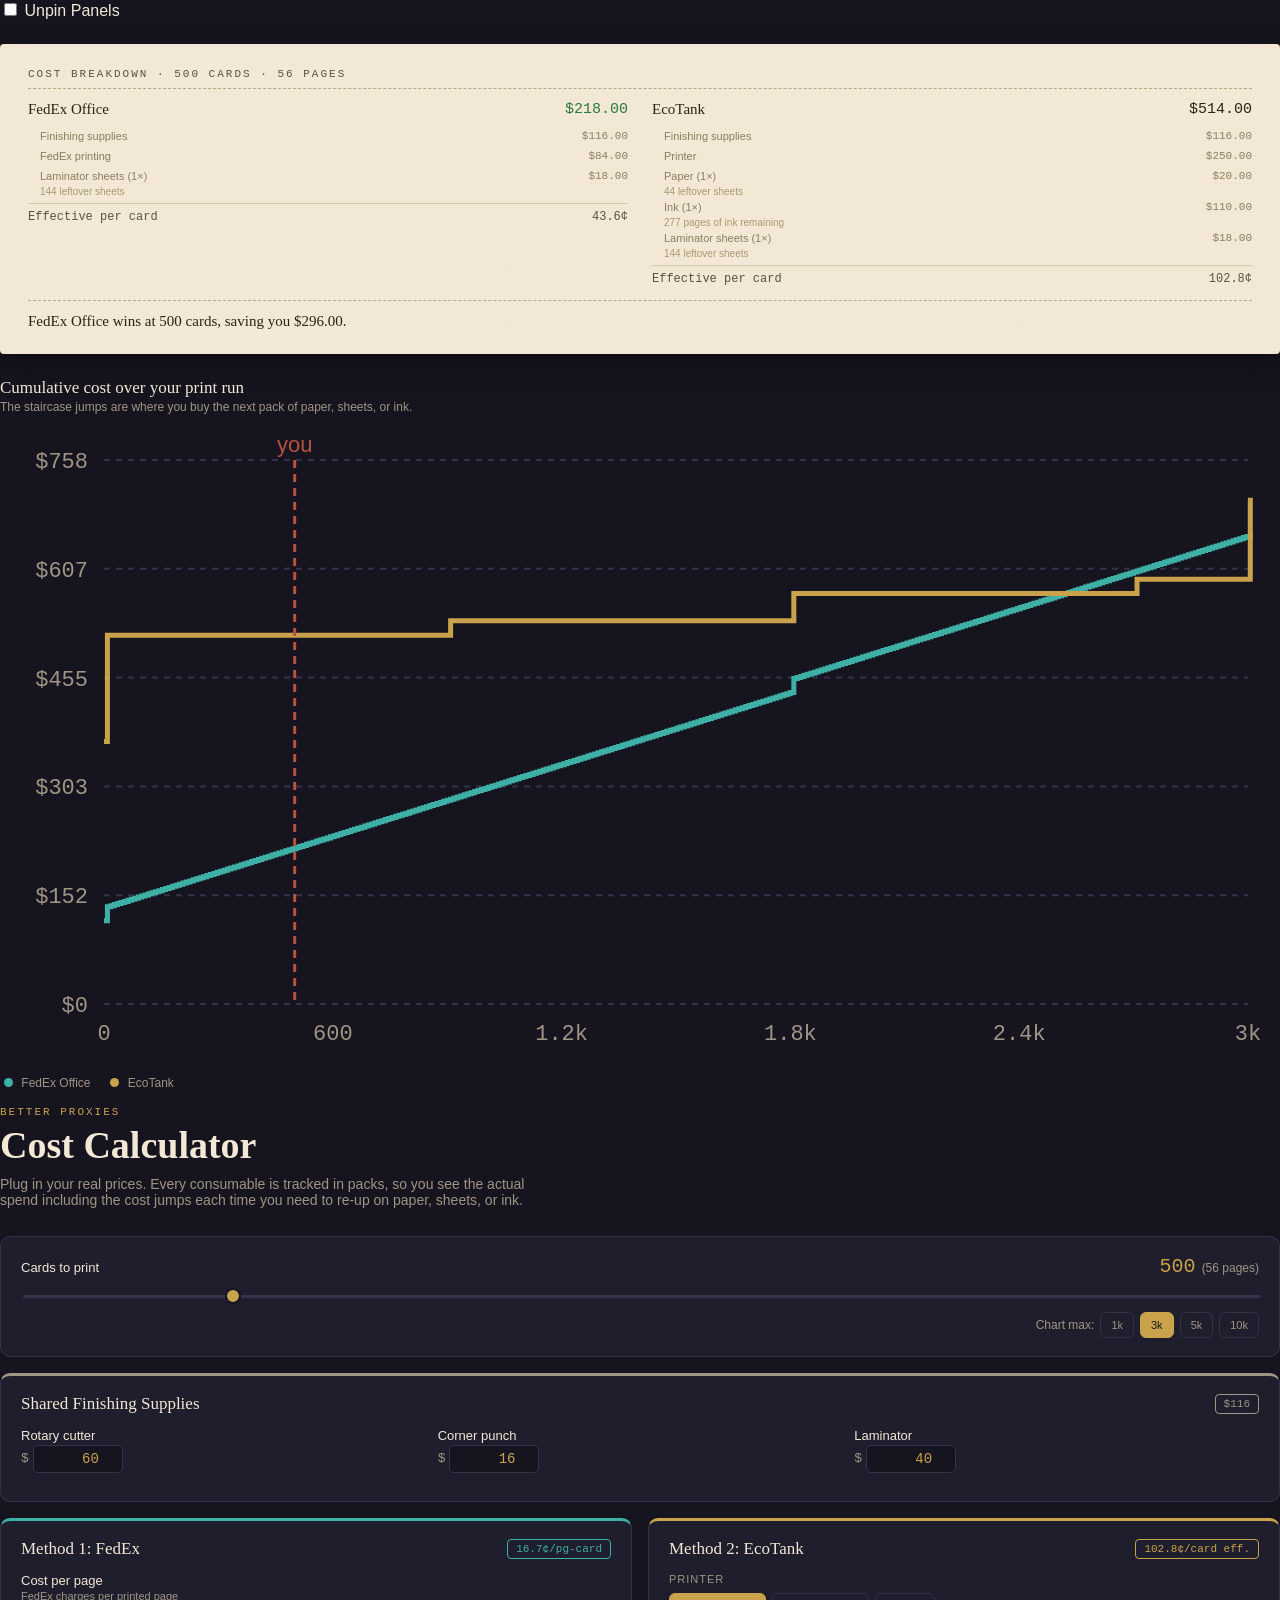
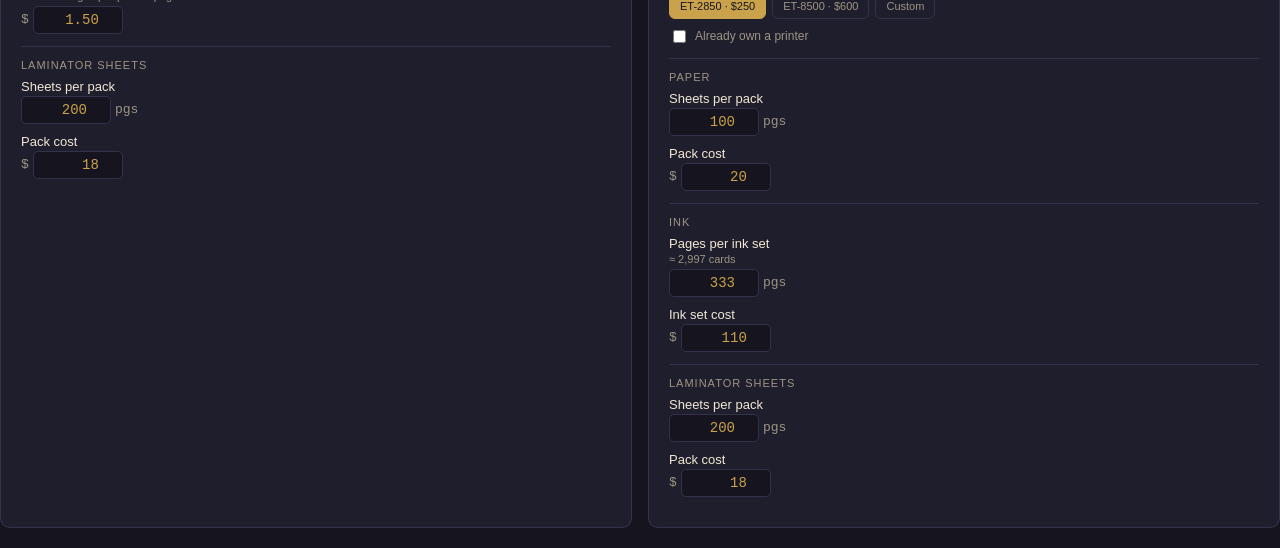
==== calculator.html @ 5e85aad8 "Updated Behavior of calc split panels and interactivity on chart" ====
<!DOCTYPE html>
<html lang="en">
<head>
<meta charset="UTF-8" />
<meta name="viewport" content="width=device-width, initial-scale=1.0" />
<title>Cost Calculator — Better Proxies</title>
<meta name="description" content="Compare the real cost of FedEx Office vs EcoTank home printing for MTG proxies, including paper, ink, and laminator sheet consumables." />
<link rel="stylesheet" href="styles/calculator.css" />
</head>
<body>

<div class="layout pinned" id="layout">

  <!-- ======== RESULTS (pinnable) ======== -->
  <div class="results-pane" id="resultsPane">
    <div class="results-inner">

      <!-- Pin toggle -->
      <div class="pin-row">
        <label class="toggle-switch" id="pinToggle">
          <input type="checkbox" id="pinCheckbox" />
          <span class="track"><span class="thumb"></span></span>
          <span class="toggle-label">Unpin Panels</span>
        </label>
      </div>

      <!-- Receipt -->
      <section class="receipt">
        <div class="receipt-head" id="receiptHead">Cost Breakdown · 500 cards · 56 pages</div>
        <div class="receipt-cols">
          <div class="receipt-col">
            <div class="receipt-title">
              <span>FedEx Office</span>
              <span id="fedexTotal" class="mono">$0.00</span>
            </div>
            <div id="fedexLines"></div>
            <div class="receipt-footline">
              <span>Effective per card</span>
              <span id="fedexEffective" class="mono">0.0¢</span>
            </div>
          </div>
          <div class="receipt-col">
            <div class="receipt-title">
              <span>EcoTank</span>
              <span id="ecoTotal" class="mono">$0.00</span>
            </div>
            <div id="ecoLines"></div>
            <div class="receipt-footline">
              <span>Effective per card</span>
              <span id="ecoEffective" class="mono">0.0¢</span>
            </div>
          </div>
        </div>
        <div class="receipt-verdict" id="verdict"></div>
      </section>

      <!-- Chart -->
      <section class="chart-section">
        <div class="chart-header">
          <div>
            <div class="panel-title serif">Cumulative cost over your print run</div>
            <p class="sans dim small chart-sub">The staircase jumps are where you buy the next pack of paper, sheets, or ink.</p>
          </div>
        </div>
        <div class="chart-wrap" id="chartWrap">
          <div class="chart-container" id="chartContainer"></div>
          <div class="hover-line" id="hoverLine"></div>
          <div class="hover-tooltip" id="hoverTooltip"></div>
        </div>
        <div class="legend">
          <span><i class="dot dot-teal"></i> FedEx Office</span>
          <span><i class="dot dot-gold"></i> EcoTank</span>
        </div>
      </section>

    </div>
  </div>

  <!-- ======== INPUTS (scrollable) ======== -->
  <div class="inputs-pane" id="inputsPane">
    <div class="inputs-inner">

      <!-- Header -->
      <header class="header">
        <div class="eyebrow">Better Proxies</div>
        <h1>Cost Calculator</h1>
        <p class="lede">
          Plug in your real prices. Every consumable is tracked in packs, so you see the actual
          spend including the cost jumps each time you need to re-up on paper, sheets, or ink.
        </p>
      </header>

      <!-- Card count -->
      <section class="panel">
        <div class="row-between">
          <label for="cardCount" class="label">Cards to print</label>
          <div class="value-group">
            <span id="cardCountValue" class="mono value-gold value-lg">500</span>
            <span id="pageCountValue" class="sans dim small">(56 pages)</span>
          </div>
        </div>
        <input type="range" id="cardCount" class="slider" min="9" max="3000" step="9" value="500" />
        <div class="chart-max-row">
          <span class="sans dim small">Chart max:</span>
          <button class="pill" data-maxcards="1000">1k</button>
          <button class="pill" data-maxcards="3000">3k</button>
          <button class="pill" data-maxcards="5000">5k</button>
          <button class="pill" data-maxcards="10000">10k</button>
        </div>
      </section>

      <!-- Shared tools -->
      <section class="panel accent-neutral">
        <div class="panel-head">
          <div class="panel-title">Shared Finishing Supplies</div>
          <div id="sharedToolsBadge" class="badge">$116</div>
        </div>
        <div class="field-grid-3">
          <div class="field">
            <label for="cutterCost">Rotary cutter</label>
            <div class="input-with-prefix"><span>$</span><input type="number" id="cutterCost" min="0" step="1" value="60" /></div>
          </div>
          <div class="field">
            <label for="punchCost">Corner punch</label>
            <div class="input-with-prefix"><span>$</span><input type="number" id="punchCost" min="0" step="1" value="16" /></div>
          </div>
          <div class="field">
            <label for="laminatorCost">Laminator</label>
            <div class="input-with-prefix"><span>$</span><input type="number" id="laminatorCost" min="0" step="1" value="40" /></div>
          </div>
        </div>
      </section>

      <!-- Methods -->
      <div class="two-col">
        <!-- FedEx -->
        <section class="panel accent-teal">
          <div class="panel-head">
            <div class="panel-title">Method 1: FedEx</div>
            <div id="fedexBadge" class="badge badge-teal">16.7¢/card</div>
          </div>
          <div class="field">
            <label for="fedexPageCost">Cost per page</label>
            <span class="field-sub">FedEx charges per printed page</span>
            <div class="input-with-prefix"><span>$</span><input type="number" id="fedexPageCost" min="0.1" step="0.05" value="1.50" /></div>
          </div>
          <div class="subsection">
            <div class="subsection-title">Laminator Sheets</div>
            <div class="field">
              <label for="fLamPackSize">Sheets per pack</label>
              <div class="input-with-suffix"><input type="number" id="fLamPackSize" min="1" step="1" value="200" /><span>pgs</span></div>
            </div>
            <div class="field">
              <label for="fLamPackCost">Pack cost</label>
              <div class="input-with-prefix"><span>$</span><input type="number" id="fLamPackCost" min="0" step="0.5" value="18" /></div>
            </div>
          </div>
        </section>

        <!-- EcoTank -->
        <section class="panel accent-gold">
          <div class="panel-head">
            <div class="panel-title">Method 2: EcoTank</div>
            <div id="ecoBadge" class="badge badge-gold">eff. ¢/card</div>
          </div>
          <div class="subsection" style="border-top:none;margin-top:0;padding-top:0;">
            <div class="subsection-title">Printer</div>
            <div class="pill-row">
              <button class="pill printer-pill" data-printer="2850">ET-2850 · $250</button>
              <button class="pill printer-pill" data-printer="8500">ET-8500 · $600</button>
              <button class="pill printer-pill" data-printer="custom">Custom</button>
            </div>
            <div class="field" id="customPrinterField" style="display:none;margin-top:8px;">
              <label for="customPrinterCost">Printer cost</label>
              <div class="input-with-prefix"><span>$</span><input type="number" id="customPrinterCost" min="0" step="10" value="400" /></div>
            </div>
            <label class="checkbox-row">
              <input type="checkbox" id="ownPrinter" />
              Already own a printer
            </label>
          </div>
          <div class="subsection">
            <div class="subsection-title">Paper</div>
            <div class="field">
              <label for="paperPackSize">Sheets per pack</label>
              <div class="input-with-suffix"><input type="number" id="paperPackSize" min="1" step="1" value="100" /><span>pgs</span></div>
            </div>
            <div class="field">
              <label for="paperPackCost">Pack cost</label>
              <div class="input-with-prefix"><span>$</span><input type="number" id="paperPackCost" min="0" step="0.5" value="20" /></div>
            </div>
          </div>
          <div class="subsection">
            <div class="subsection-title">Ink</div>
            <div class="field">
              <label for="inkYieldPages">Pages per ink set</label>
              <span class="field-sub" id="inkYieldCardsSub">≈ 2,997 cards</span>
              <div class="input-with-suffix"><input type="number" id="inkYieldPages" min="1" step="1" value="333" /><span>pgs</span></div>
            </div>
            <div class="field">
              <label for="inkSetCost">Ink set cost</label>
              <div class="input-with-prefix"><span>$</span><input type="number" id="inkSetCost" min="0" step="1" value="110" /></div>
            </div>
          </div>
          <div class="subsection">
            <div class="subsection-title">Laminator Sheets</div>
            <div class="field">
              <label for="eLamPackSize">Sheets per pack</label>
              <div class="input-with-suffix"><input type="number" id="eLamPackSize" min="1" step="1" value="200" /><span>pgs</span></div>
            </div>
            <div class="field">
              <label for="eLamPackCost">Pack cost</label>
              <div class="input-with-prefix"><span>$</span><input type="number" id="eLamPackCost" min="0" step="0.5" value="18" /></div>
            </div>
          </div>
        </section>
      </div>

    </div>
  </div>

</div>

<script src="scripts/calculator.js"></script>
</body>
</html>
---- styles/calculator.css ----
:root {
  --ink: #16151f;
  --ink-2: #1f1e2c;
  --ink-3: #272535;
  --paper: #f2e8d5;
  --paper-dim: #9e9584;
  --gold: #c9a24b;
  --teal: #3fb0a6;
  --line: #34324a;
  --red: #b6503f;
}

* { box-sizing: border-box; }

body {
  margin: 0;
  background: var(--ink);
  font-family: -apple-system, "Segoe UI", Inter, sans-serif;
  color: var(--paper);
}

.wrap {
  max-width: 960px;
  margin: 0 auto;
  padding: clamp(16px, 4vw, 48px);
}

.serif { font-family: "Iowan Old Style", "Palatino Linotype", Georgia, serif; }
.mono  { font-family: "IBM Plex Mono", "Courier New", monospace; }
.sans  { font-family: -apple-system, "Segoe UI", Inter, sans-serif; }
.dim   { color: var(--paper-dim); }
.small { font-size: 12px; }

/* Header */
.header { margin-bottom: 28px; }
.eyebrow {
  font-family: "IBM Plex Mono", monospace;
  color: var(--gold);
  font-size: 11px;
  letter-spacing: 2px;
  text-transform: uppercase;
  margin-bottom: 6px;
}
.header h1 {
  font-family: "Iowan Old Style", "Palatino Linotype", Georgia, serif;
  font-size: clamp(24px, 4vw, 38px);
  margin: 0;
  line-height: 1.15;
}
.lede {
  color: var(--paper-dim);
  font-size: 14px;
  max-width: 560px;
  margin-top: 8px;
}

/* Panels */
.panel {
  background: var(--ink-2);
  border: 1px solid var(--line);
  border-radius: 10px;
  padding: 18px 20px;
  margin-bottom: 16px;
}
.accent-neutral { border-top: 3px solid var(--paper-dim); }
.accent-teal { border-top: 3px solid var(--teal); }
.accent-gold { border-top: 3px solid var(--gold); }

.panel-head {
  display: flex;
  justify-content: space-between;
  align-items: center;
  margin-bottom: 14px;
}
.panel-title {
  font-family: "Iowan Old Style", "Palatino Linotype", Georgia, serif;
  font-size: 17px;
}

.badge {
  font-family: "IBM Plex Mono", monospace;
  font-size: 11px;
  padding: 3px 8px;
  border-radius: 4px;
  border: 1px solid var(--paper-dim);
  color: var(--paper-dim);
}
.badge-teal { border-color: var(--teal); color: var(--teal); }
.badge-gold { border-color: var(--gold); color: var(--gold); }

/* Card count row */
.row-between {
  display: flex;
  justify-content: space-between;
  align-items: baseline;
  margin-bottom: 6px;
}
.label { font-size: 13px; }
.value-group { display: flex; align-items: baseline; gap: 6px; }
.value-gold { color: var(--gold); }
.value-lg { font-size: 20px; }

.chart-max-row {
  display: flex;
  justify-content: flex-end;
  align-items: center;
  gap: 6px;
  margin-top: 10px;
}

/* Slider */
.slider {
  -webkit-appearance: none;
  appearance: none;
  width: 100%;
  height: 3px;
  background: var(--line);
  border-radius: 2px;
  outline: none;
  margin-top: 4px;
}
.slider::-webkit-slider-thumb {
  -webkit-appearance: none;
  width: 16px;
  height: 16px;
  border-radius: 50%;
  background: var(--gold);
  border: 2px solid var(--ink);
  cursor: pointer;
}
.slider::-moz-range-thumb {
  width: 16px;
  height: 16px;
  border-radius: 50%;
  background: var(--gold);
  border: 2px solid var(--ink);
  cursor: pointer;
}

/* Pills / buttons */
.pill {
  cursor: pointer;
  font-family: -apple-system, "Segoe UI", Inter, sans-serif;
  font-size: 11px;
  padding: 6px 10px;
  border-radius: 6px;
  border: 1px solid var(--line);
  background: transparent;
  color: var(--paper-dim);
  transition: all .15s;
}
.pill:hover { border-color: var(--gold); }
.pill.active { background: var(--gold); color: var(--ink); border-color: var(--gold); }
.pill-row { display: flex; gap: 6px; flex-wrap: wrap; }

/* Fields */
.field { margin-bottom: 10px; }
.field label {
  display: block;
  font-size: 13px;
  color: var(--paper);
  margin-bottom: 2px;
}
.field-sub {
  display: block;
  font-size: 11px;
  color: var(--paper-dim);
  margin-bottom: 4px;
}
.field-grid-3 {
  display: grid;
  grid-template-columns: 1fr 1fr 1fr;
  gap: 12px;
}

.input-with-prefix,
.input-with-suffix {
  display: inline-flex;
  align-items: center;
  gap: 4px;
}
.input-with-prefix span,
.input-with-suffix span {
  font-family: "IBM Plex Mono", monospace;
  font-size: 13px;
  color: var(--paper-dim);
}
input[type="number"] {
  width: 90px;
  font-family: "IBM Plex Mono", monospace;
  font-size: 14px;
  padding: 5px 8px;
  background: var(--ink);
  border: 1px solid var(--line);
  border-radius: 5px;
  color: var(--gold);
  text-align: right;
  outline: none;
}
input[type="number"]:focus { border-color: var(--gold); }

.checkbox-row {
  display: flex;
  align-items: center;
  gap: 6px;
  margin-top: 8px;
  font-size: 12px;
  color: var(--paper-dim);
  cursor: pointer;
}

.subsection {
  border-top: 1px solid var(--line);
  margin: 12px 0;
  padding-top: 12px;
}
.subsection-title {
  font-size: 11px;
  color: var(--paper-dim);
  margin-bottom: 8px;
  text-transform: uppercase;
  letter-spacing: 1px;
}

/* Two column layout */
.two-col {
  display: grid;
  grid-template-columns: 1fr 1fr;
  gap: 16px;
}
@media (max-width: 640px) {
  .two-col { grid-template-columns: 1fr; }
  .field-grid-3 { grid-template-columns: 1fr; }
}

/* Receipt */
.receipt {
  background: var(--paper);
  color: #2a2418;
  border-radius: 4px;
  padding: 24px 28px;
  margin: 24px 0;
  box-shadow: 0 12px 30px rgba(0,0,0,0.35);
  background-image: repeating-linear-gradient(to bottom, transparent, transparent 27px, rgba(0,0,0,0.03) 28px);
}
.receipt-head {
  font-family: "IBM Plex Mono", monospace;
  color: #5a5240;
  font-size: 11px;
  letter-spacing: 2px;
  text-transform: uppercase;
  border-bottom: 1px dashed #b4a988;
  padding-bottom: 8px;
  margin-bottom: 12px;
}
.receipt-cols {
  display: grid;
  grid-template-columns: 1fr 1fr;
  gap: 24px;
}
@media (max-width: 640px) {
  .receipt-cols { grid-template-columns: 1fr; }
}
.receipt-title {
  font-family: "Iowan Old Style", "Palatino Linotype", Georgia, serif;
  font-size: 15px;
  margin-bottom: 8px;
  display: flex;
  justify-content: space-between;
}
.receipt-row {
  display: flex;
  justify-content: space-between;
  font-size: 11px;
  color: #8a7f61;
  padding: 4px 0 4px 12px;
}
.receipt-row .mono { color: #8a7f61; }
.receipt-waste {
  font-size: 10px;
  color: #a89970;
  padding-left: 12px;
}
.receipt-footline {
  border-top: 1px solid #d4c9a8;
  margin-top: 6px;
  padding-top: 6px;
  display: flex;
  justify-content: space-between;
  font-family: "IBM Plex Mono", monospace;
  font-size: 12px;
  color: #5a5240;
}
.receipt-verdict {
  border-top: 1px dashed #b4a988;
  margin-top: 14px;
  padding-top: 12px;
  font-family: "Iowan Old Style", "Palatino Linotype", Georgia, serif;
  font-size: 15px;
}
.win { color: #2a7a3e; }

/* Chart */
.chart-panel { padding-bottom: 8px; }
.chart-sub { margin-top: 2px; margin-bottom: 14px; }
.chart-container { width: 100%; }
.chart-container svg { width: 100%; height: auto; display: block; }

.legend {
  display: flex;
  gap: 20px;
  font-size: 12px;
  color: var(--paper-dim);
  padding: 8px 4px 16px;
}
.dot { display: inline-block; width: 9px; height: 9px; border-radius: 50%; margin-right: 5px; }
.dot-teal { background: var(--teal); }
.dot-gold { background: var(--gold); }
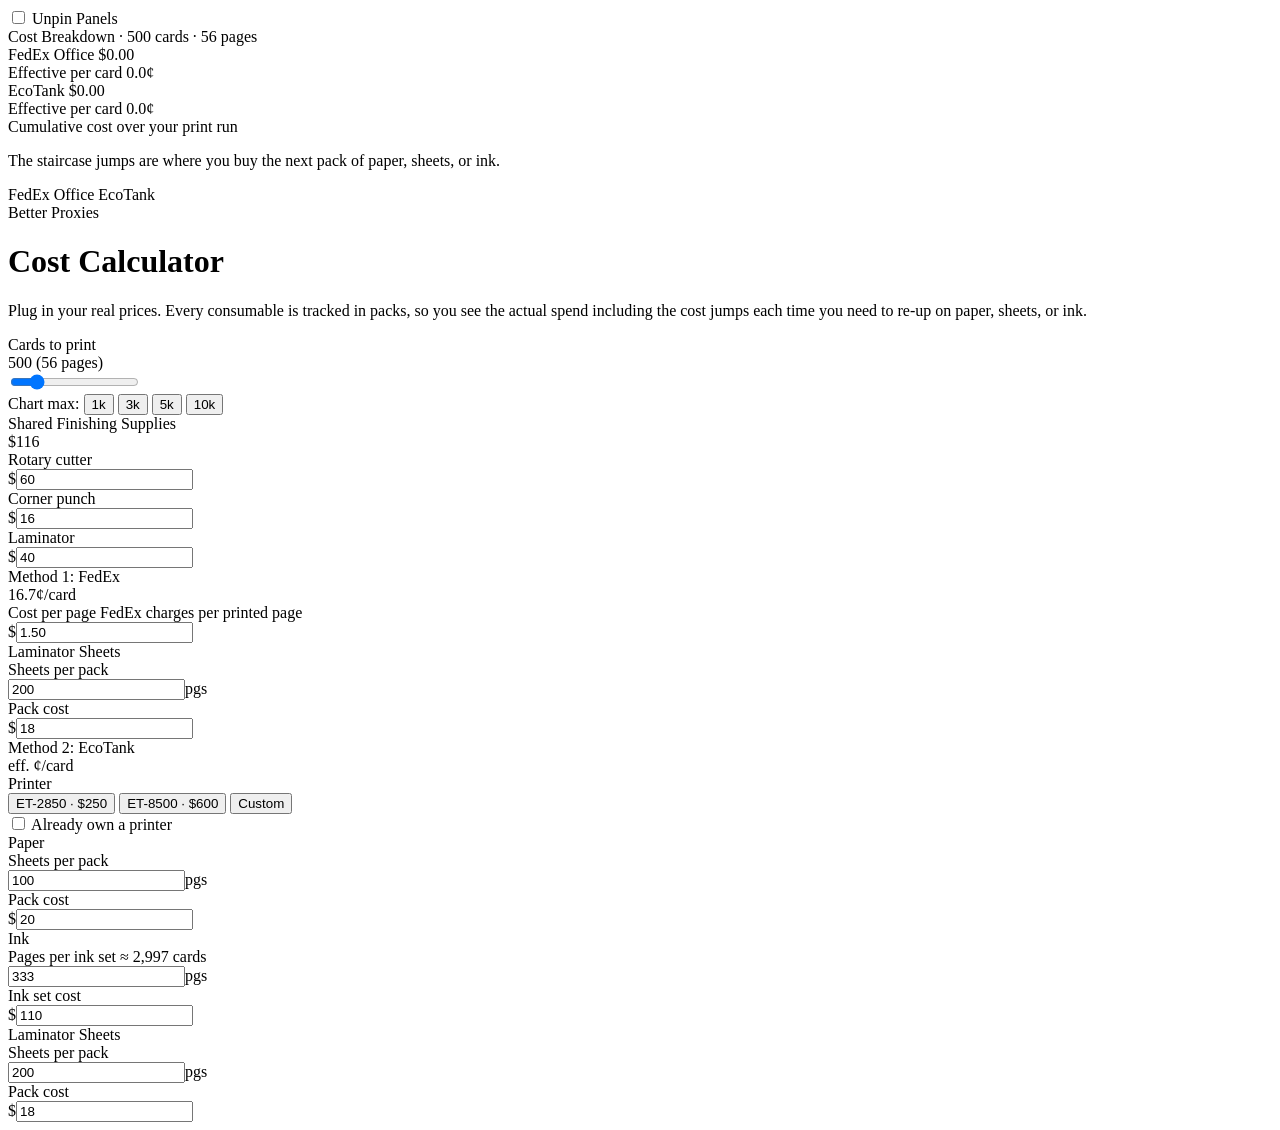
==== commit 6c367438: "update to link linked calculator to main page, updated faq on calc, and updated js to be properly ha" ====
--- a/calculator.html
+++ b/calculator.html
@@ -5,7 +5,7 @@
 <meta name="viewport" content="width=device-width, initial-scale=1.0" />
 <title>Cost Calculator — Better Proxies</title>
 <meta name="description" content="Compare the real cost of FedEx Office vs EcoTank home printing for MTG proxies, including paper, ink, and laminator sheet consumables." />
-<link rel="stylesheet" href="styles/calculator.css" />
+<link rel="stylesheet" href="calculator.css" />
 </head>
 <body>
 
@@ -221,6 +221,6 @@
 
 </div>
 
-<script src="scripts/calculator.js"></script>
+<script src="calculator.js"></script>
 </body>
 </html>
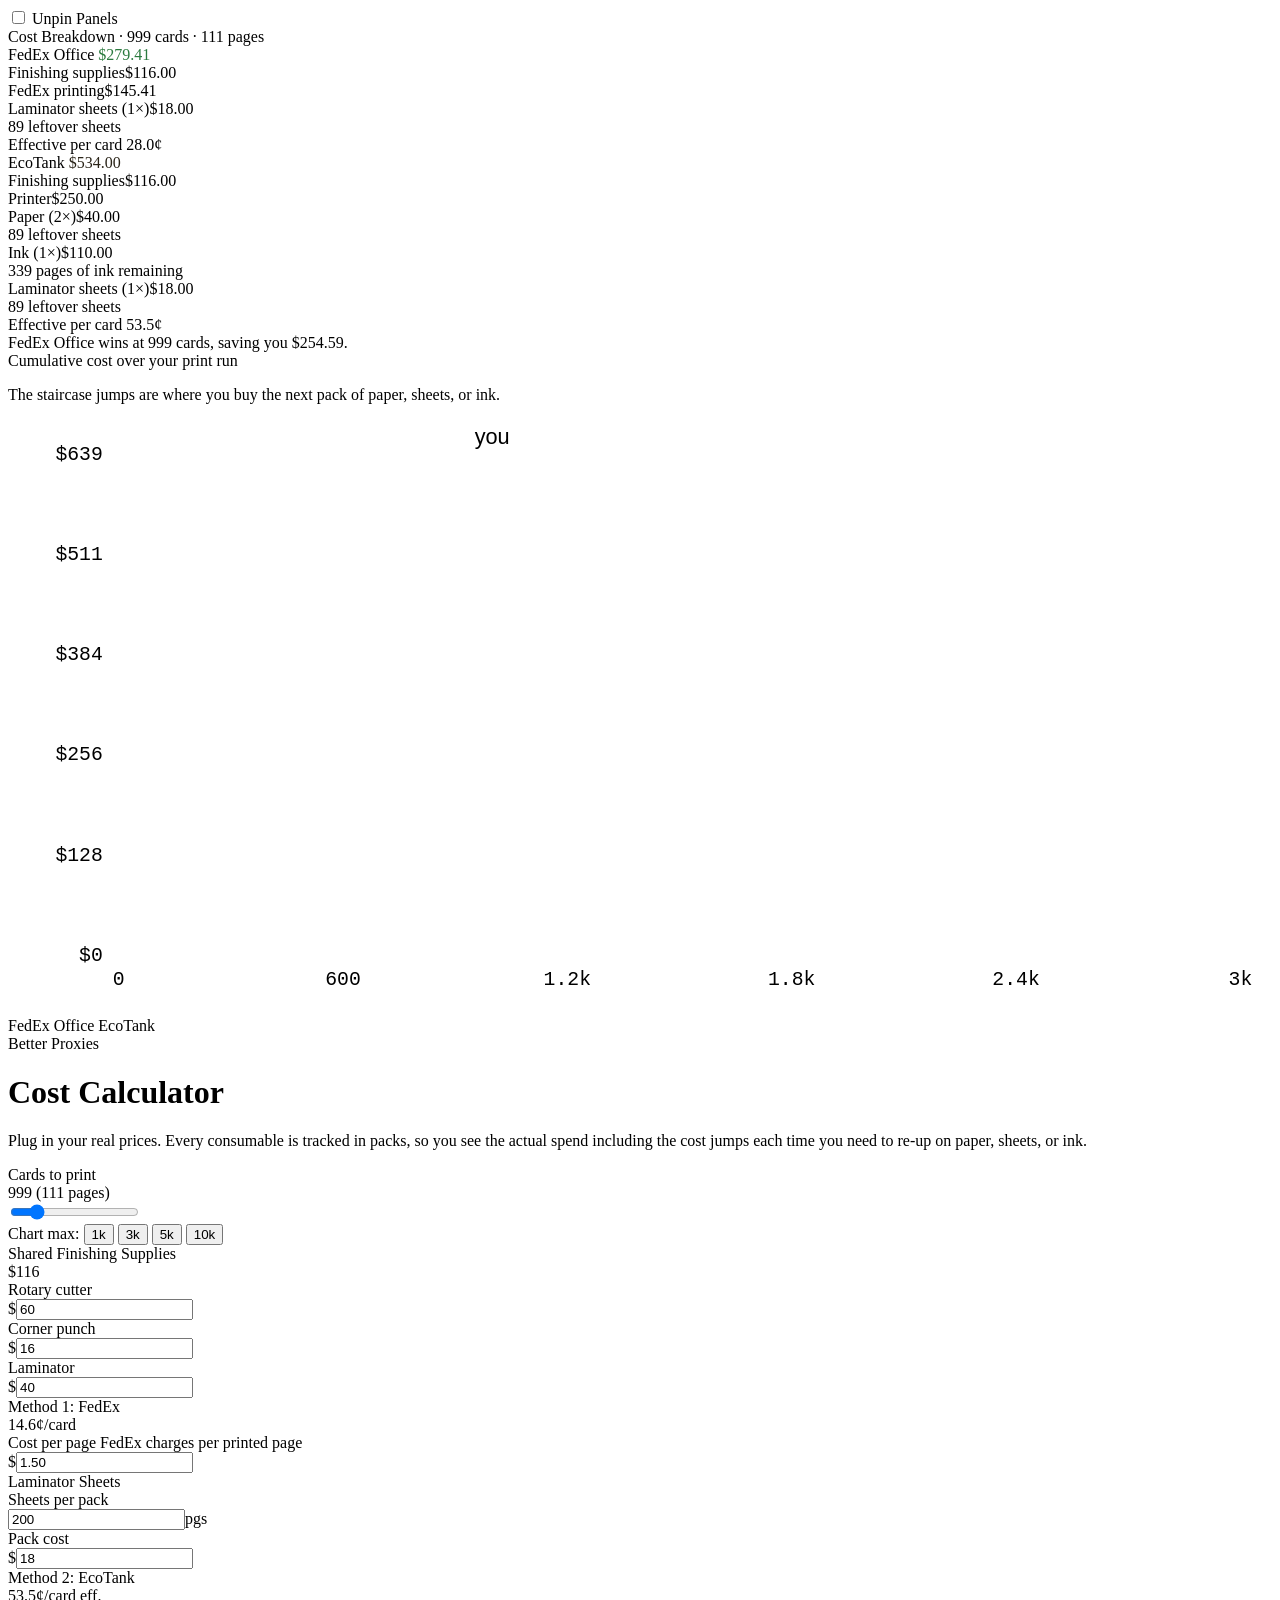
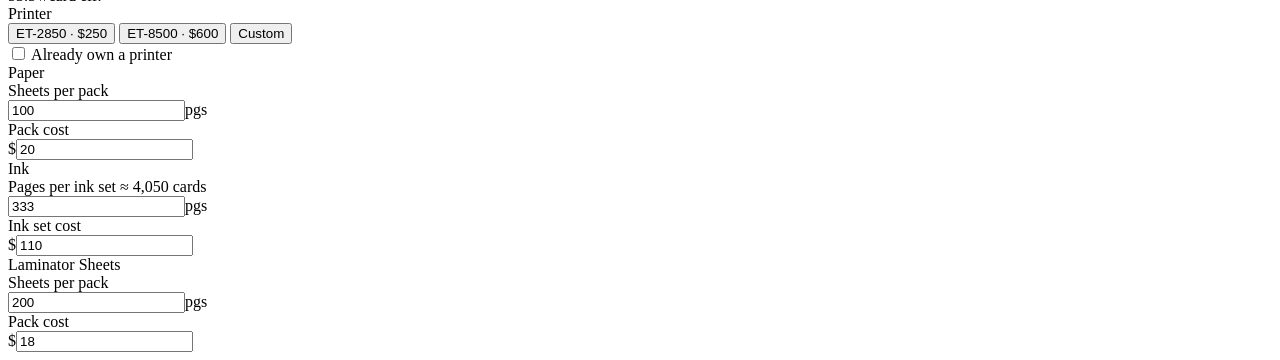
==== commit c25cbcaa: "fix wow" ====
--- a/calculator.html
+++ b/calculator.html
@@ -5,7 +5,7 @@
 <meta name="viewport" content="width=device-width, initial-scale=1.0" />
 <title>Cost Calculator — Better Proxies</title>
 <meta name="description" content="Compare the real cost of FedEx Office vs EcoTank home printing for MTG proxies, including paper, ink, and laminator sheet consumables." />
-<link rel="stylesheet" href="calculator.css" />
+<link rel="stylesheet" href="scripts/calculator.css" />
 </head>
 <body>
 
@@ -221,6 +221,6 @@
 
 </div>
 
-<script src="calculator.js"></script>
+<script src="scripts/calculator.js"></script>
 </body>
 </html>
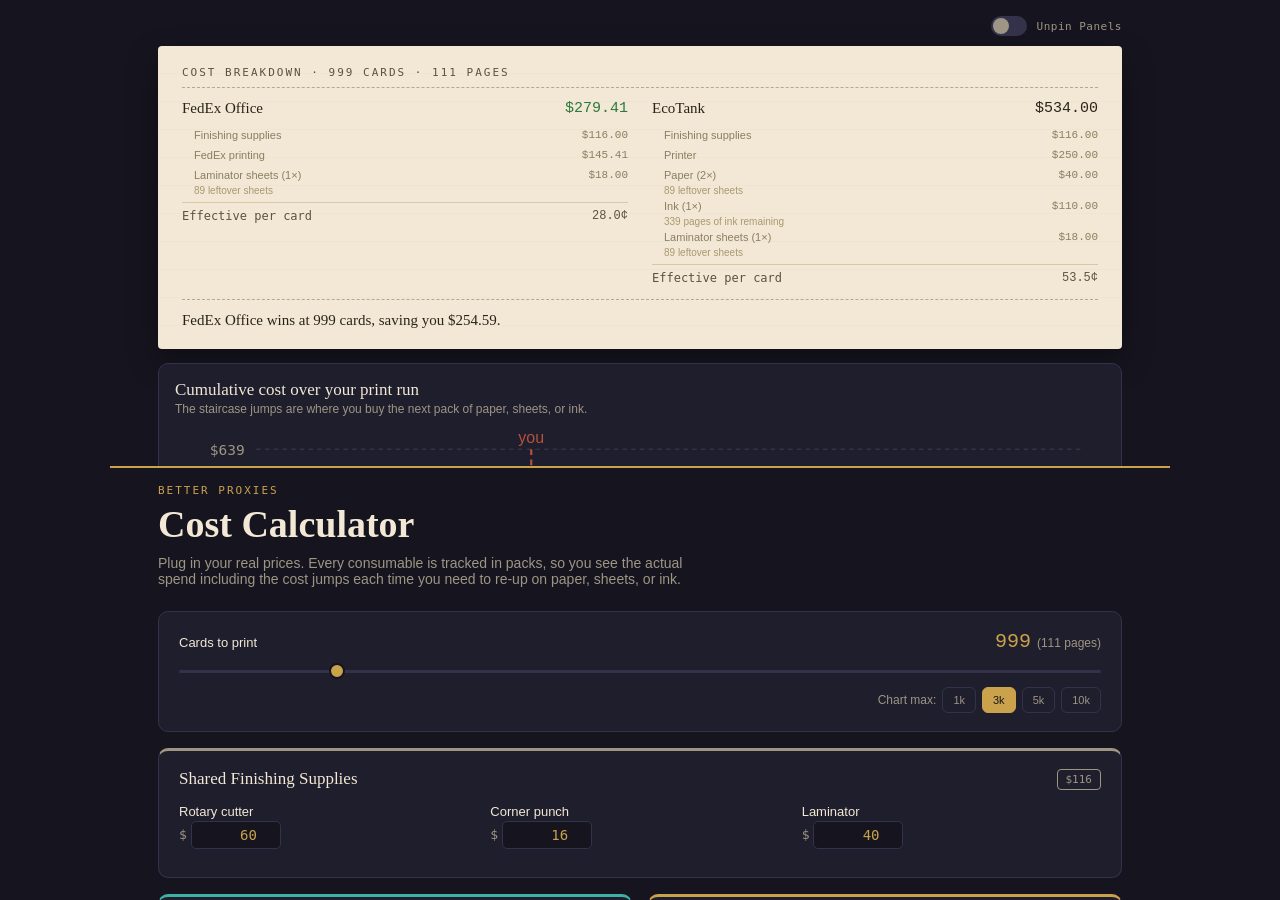
==== commit 1db0b04f: "mfer yes" ====
--- a/calculator.html
+++ b/calculator.html
@@ -5,7 +5,7 @@
 <meta name="viewport" content="width=device-width, initial-scale=1.0" />
 <title>Cost Calculator — Better Proxies</title>
 <meta name="description" content="Compare the real cost of FedEx Office vs EcoTank home printing for MTG proxies, including paper, ink, and laminator sheet consumables." />
-<link rel="stylesheet" href="scripts/calculator.css" />
+<link rel="stylesheet" href="styles/calculator.css" />
 </head>
 <body>
 
--- a/styles/calculator.css
+++ b/styles/calculator.css
@@ -0,0 +1,450 @@
+:root {
+  --ink: #16151f;
+  --ink-2: #1f1e2c;
+  --ink-3: #272535;
+  --paper: #f2e8d5;
+  --paper-dim: #9e9584;
+  --gold: #c9a24b;
+  --teal: #3fb0a6;
+  --line: #34324a;
+  --red: #b6503f;
+}
+
+* { box-sizing: border-box; margin: 0; }
+
+body {
+  background: var(--ink);
+  font-family: -apple-system, "Segoe UI", Inter, sans-serif;
+  color: var(--paper);
+}
+
+.serif { font-family: "Iowan Old Style", "Palatino Linotype", Georgia, serif; }
+.mono  { font-family: "IBM Plex Mono", "Courier New", monospace; }
+.sans  { font-family: -apple-system, "Segoe UI", Inter, sans-serif; }
+.dim   { color: var(--paper-dim); }
+.small { font-size: 12px; }
+
+/* ========== LAYOUT: PINNED vs UNPINNED ========== */
+
+.layout {
+  max-width: 1060px;
+  margin: 0 auto;
+}
+.layout.pinned {
+  height: 100vh;
+  height: 100dvh;
+  display: flex;
+  flex-direction: column;
+  overflow: hidden;
+}
+.layout.pinned .results-pane {
+  flex: 0 1 auto;
+  max-height: 52vh;
+  overflow-y: auto;
+  border-bottom: 2px solid var(--gold);
+  scrollbar-width: thin;
+  scrollbar-color: var(--line) transparent;
+}
+.layout.pinned .inputs-pane {
+  flex: 1 1 0;
+  overflow-y: auto;
+  scrollbar-width: thin;
+  scrollbar-color: var(--line) transparent;
+}
+
+.results-inner,
+.inputs-inner {
+  padding: 16px clamp(16px, 4vw, 48px) 8px;
+}
+.inputs-inner {
+  padding-bottom: 48px;
+}
+
+/* ========== PIN TOGGLE ========== */
+
+.pin-row {
+  display: flex;
+  justify-content: flex-end;
+  margin-bottom: 10px;
+}
+.toggle-switch {
+  display: flex;
+  align-items: center;
+  gap: 10px;
+  cursor: pointer;
+  user-select: none;
+}
+.toggle-switch input { display: none; }
+.track {
+  position: relative;
+  width: 36px;
+  height: 20px;
+  background: var(--line);
+  border-radius: 10px;
+  transition: background 0.2s;
+}
+.thumb {
+  position: absolute;
+  top: 2px;
+  left: 2px;
+  width: 16px;
+  height: 16px;
+  background: var(--paper-dim);
+  border-radius: 50%;
+  transition: transform 0.2s, background 0.2s;
+}
+.toggle-switch input:checked + .track {
+  background: var(--gold);
+}
+.toggle-switch input:checked + .track .thumb {
+  transform: translateX(16px);
+  background: var(--ink);
+}
+.toggle-label {
+  font-family: "IBM Plex Mono", monospace;
+  font-size: 11px;
+  letter-spacing: 0.5px;
+  color: var(--paper-dim);
+}
+
+/* ========== HEADER ========== */
+
+.header { margin-bottom: 24px; }
+.eyebrow {
+  font-family: "IBM Plex Mono", monospace;
+  color: var(--gold);
+  font-size: 11px;
+  letter-spacing: 2px;
+  text-transform: uppercase;
+  margin-bottom: 6px;
+}
+.header h1 {
+  font-family: "Iowan Old Style", "Palatino Linotype", Georgia, serif;
+  font-size: clamp(24px, 4vw, 38px);
+  line-height: 1.15;
+}
+.lede {
+  color: var(--paper-dim);
+  font-size: 14px;
+  max-width: 560px;
+  margin-top: 8px;
+}
+
+/* ========== PANELS ========== */
+
+.panel {
+  background: var(--ink-2);
+  border: 1px solid var(--line);
+  border-radius: 10px;
+  padding: 18px 20px;
+  margin-bottom: 16px;
+}
+.accent-neutral { border-top: 3px solid var(--paper-dim); }
+.accent-teal    { border-top: 3px solid var(--teal); }
+.accent-gold    { border-top: 3px solid var(--gold); }
+
+.panel-head {
+  display: flex;
+  justify-content: space-between;
+  align-items: center;
+  margin-bottom: 14px;
+}
+.panel-title {
+  font-family: "Iowan Old Style", "Palatino Linotype", Georgia, serif;
+  font-size: 17px;
+}
+
+.badge {
+  font-family: "IBM Plex Mono", monospace;
+  font-size: 11px;
+  padding: 3px 8px;
+  border-radius: 4px;
+  border: 1px solid var(--paper-dim);
+  color: var(--paper-dim);
+}
+.badge-teal { border-color: var(--teal); color: var(--teal); }
+.badge-gold { border-color: var(--gold); color: var(--gold); }
+
+/* ========== CARD COUNT ========== */
+
+.row-between {
+  display: flex;
+  justify-content: space-between;
+  align-items: baseline;
+  margin-bottom: 6px;
+}
+.label { font-size: 13px; }
+.value-group { display: flex; align-items: baseline; gap: 6px; }
+.value-gold { color: var(--gold); }
+.value-lg { font-size: 20px; }
+
+.chart-max-row {
+  display: flex;
+  justify-content: flex-end;
+  align-items: center;
+  gap: 6px;
+  margin-top: 10px;
+}
+
+/* ========== SLIDER ========== */
+
+.slider {
+  -webkit-appearance: none;
+  appearance: none;
+  width: 100%;
+  height: 3px;
+  background: var(--line);
+  border-radius: 2px;
+  outline: none;
+  margin-top: 4px;
+}
+.slider::-webkit-slider-thumb {
+  -webkit-appearance: none;
+  width: 16px; height: 16px;
+  border-radius: 50%;
+  background: var(--gold);
+  border: 2px solid var(--ink);
+  cursor: pointer;
+}
+.slider::-moz-range-thumb {
+  width: 16px; height: 16px;
+  border-radius: 50%;
+  background: var(--gold);
+  border: 2px solid var(--ink);
+  cursor: pointer;
+}
+
+/* ========== PILLS ========== */
+
+.pill {
+  cursor: pointer;
+  font-family: -apple-system, "Segoe UI", Inter, sans-serif;
+  font-size: 11px;
+  padding: 6px 10px;
+  border-radius: 6px;
+  border: 1px solid var(--line);
+  background: transparent;
+  color: var(--paper-dim);
+  transition: all 0.15s;
+}
+.pill:hover { border-color: var(--gold); }
+.pill.active { background: var(--gold); color: var(--ink); border-color: var(--gold); }
+.pill-row { display: flex; gap: 6px; flex-wrap: wrap; }
+
+/* ========== FIELDS ========== */
+
+.field { margin-bottom: 10px; }
+.field label {
+  display: block;
+  font-size: 13px;
+  color: var(--paper);
+  margin-bottom: 2px;
+}
+.field-sub {
+  display: block;
+  font-size: 11px;
+  color: var(--paper-dim);
+  margin-bottom: 4px;
+}
+.field-grid-3 {
+  display: grid;
+  grid-template-columns: 1fr 1fr 1fr;
+  gap: 12px;
+}
+.input-with-prefix,
+.input-with-suffix {
+  display: inline-flex;
+  align-items: center;
+  gap: 4px;
+}
+.input-with-prefix span,
+.input-with-suffix span {
+  font-family: "IBM Plex Mono", monospace;
+  font-size: 13px;
+  color: var(--paper-dim);
+}
+input[type="number"] {
+  width: 90px;
+  font-family: "IBM Plex Mono", monospace;
+  font-size: 14px;
+  padding: 5px 8px;
+  background: var(--ink);
+  border: 1px solid var(--line);
+  border-radius: 5px;
+  color: var(--gold);
+  text-align: right;
+  outline: none;
+}
+input[type="number"]:focus { border-color: var(--gold); }
+.checkbox-row {
+  display: flex;
+  align-items: center;
+  gap: 6px;
+  margin-top: 8px;
+  font-size: 12px;
+  color: var(--paper-dim);
+  cursor: pointer;
+}
+.subsection {
+  border-top: 1px solid var(--line);
+  margin: 12px 0;
+  padding-top: 12px;
+}
+.subsection-title {
+  font-size: 11px;
+  color: var(--paper-dim);
+  margin-bottom: 8px;
+  text-transform: uppercase;
+  letter-spacing: 1px;
+}
+
+/* ========== TWO-COL ========== */
+
+.two-col {
+  display: grid;
+  grid-template-columns: 1fr 1fr;
+  gap: 16px;
+}
+@media (max-width: 640px) {
+  .two-col { grid-template-columns: 1fr; }
+  .field-grid-3 { grid-template-columns: 1fr; }
+}
+
+/* ========== RECEIPT ========== */
+
+.receipt {
+  background: var(--paper);
+  color: #2a2418;
+  border-radius: 4px;
+  padding: 20px 24px;
+  margin-bottom: 14px;
+  box-shadow: 0 12px 30px rgba(0,0,0,0.35);
+  background-image: repeating-linear-gradient(to bottom, transparent, transparent 27px, rgba(0,0,0,0.03) 28px);
+}
+.receipt-head {
+  font-family: "IBM Plex Mono", monospace;
+  color: #5a5240;
+  font-size: 11px;
+  letter-spacing: 2px;
+  text-transform: uppercase;
+  border-bottom: 1px dashed #b4a988;
+  padding-bottom: 8px;
+  margin-bottom: 12px;
+}
+.receipt-cols {
+  display: grid;
+  grid-template-columns: 1fr 1fr;
+  gap: 24px;
+}
+@media (max-width: 640px) {
+  .receipt-cols { grid-template-columns: 1fr; }
+}
+.receipt-title {
+  font-family: "Iowan Old Style", "Palatino Linotype", Georgia, serif;
+  font-size: 15px;
+  margin-bottom: 8px;
+  display: flex;
+  justify-content: space-between;
+}
+.receipt-row {
+  display: flex;
+  justify-content: space-between;
+  font-size: 11px;
+  color: #8a7f61;
+  padding: 4px 0 4px 12px;
+}
+.receipt-row .mono { color: #8a7f61; }
+.receipt-waste {
+  font-size: 10px;
+  color: #a89970;
+  padding-left: 12px;
+}
+.receipt-footline {
+  border-top: 1px solid #d4c9a8;
+  margin-top: 6px;
+  padding-top: 6px;
+  display: flex;
+  justify-content: space-between;
+  font-family: "IBM Plex Mono", monospace;
+  font-size: 12px;
+  color: #5a5240;
+}
+.receipt-verdict {
+  border-top: 1px dashed #b4a988;
+  margin-top: 14px;
+  padding-top: 12px;
+  font-family: "Iowan Old Style", "Palatino Linotype", Georgia, serif;
+  font-size: 15px;
+}
+.win { color: #2a7a3e; }
+
+/* ========== CHART ========== */
+
+.chart-section {
+  background: var(--ink-2);
+  border: 1px solid var(--line);
+  border-radius: 10px;
+  padding: 16px 16px 4px;
+}
+.chart-header { margin-bottom: 2px; }
+.chart-sub { margin-top: 2px; margin-bottom: 10px; }
+
+.chart-wrap {
+  position: relative;
+  width: 100%;
+  cursor: crosshair;
+}
+.chart-container svg { width: 100%; height: auto; display: block; }
+
+/* Hover line */
+.hover-line {
+  display: none;
+  position: absolute;
+  top: 0;
+  width: 1px;
+  height: 100%;
+  border-left: 1px dotted var(--paper-dim);
+  pointer-events: none;
+  z-index: 2;
+}
+/* Hover tooltip */
+.hover-tooltip {
+  display: none;
+  position: absolute;
+  z-index: 3;
+  pointer-events: none;
+  background: var(--paper);
+  color: #2a2418;
+  border-radius: 6px;
+  padding: 8px 12px;
+  font-family: "IBM Plex Mono", monospace;
+  font-size: 12px;
+  line-height: 1.6;
+  box-shadow: 0 4px 16px rgba(0,0,0,0.4);
+  white-space: nowrap;
+}
+.hover-tooltip .tt-cards {
+  font-size: 11px;
+  color: #5a5240;
+  margin-bottom: 4px;
+  border-bottom: 1px solid #d4c9a8;
+  padding-bottom: 4px;
+}
+.hover-tooltip .tt-fedex { color: #2a8a7f; }
+.hover-tooltip .tt-eco   { color: #a5852e; }
+
+.legend {
+  display: flex;
+  gap: 20px;
+  font-size: 12px;
+  color: var(--paper-dim);
+  padding: 8px 4px 12px;
+}
+.dot {
+  display: inline-block;
+  width: 9px; height: 9px;
+  border-radius: 50%;
+  margin-right: 5px;
+}
+.dot-teal { background: var(--teal); }
+.dot-gold { background: var(--gold); }
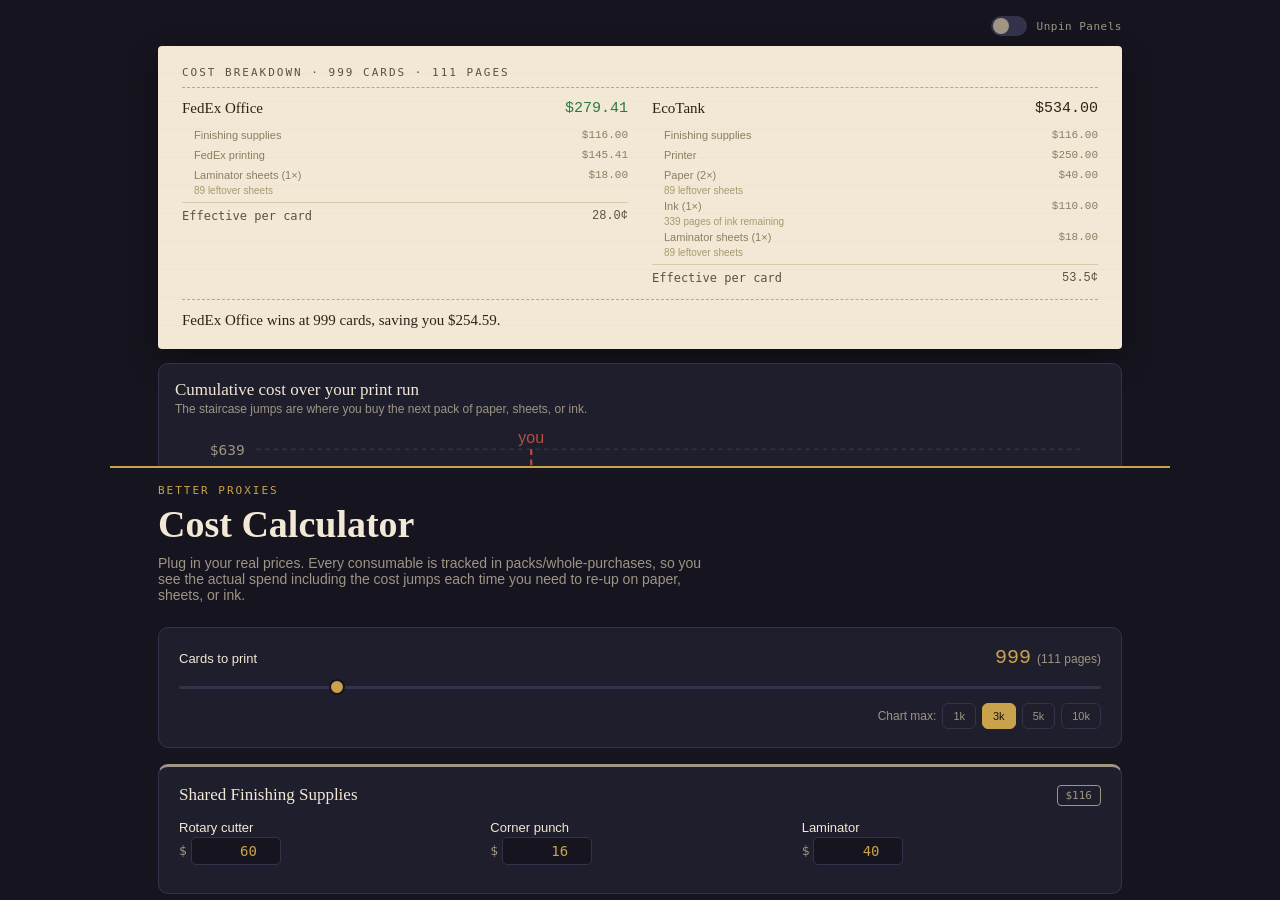
==== commit 13df9695: "calc updated" ====
--- a/calculator.html
+++ b/calculator.html
@@ -85,7 +85,7 @@
         <div class="eyebrow">Better Proxies</div>
         <h1>Cost Calculator</h1>
         <p class="lede">
-          Plug in your real prices. Every consumable is tracked in packs, so you see the actual
+          Plug in your real prices. Every consumable is tracked in packs/whole-purchases, so you see the actual
           spend including the cost jumps each time you need to re-up on paper, sheets, or ink.
         </p>
       </header>
@@ -200,6 +200,7 @@
             <div class="field">
               <label for="inkSetCost">Ink set cost</label>
               <div class="input-with-prefix"><span>$</span><input type="number" id="inkSetCost" min="0" step="1" value="110" /></div>
+              <label>Ink is a difficult variable, conservative value is best, 333-450 is recommended.</label>
             </div>
           </div>
           <div class="subsection">
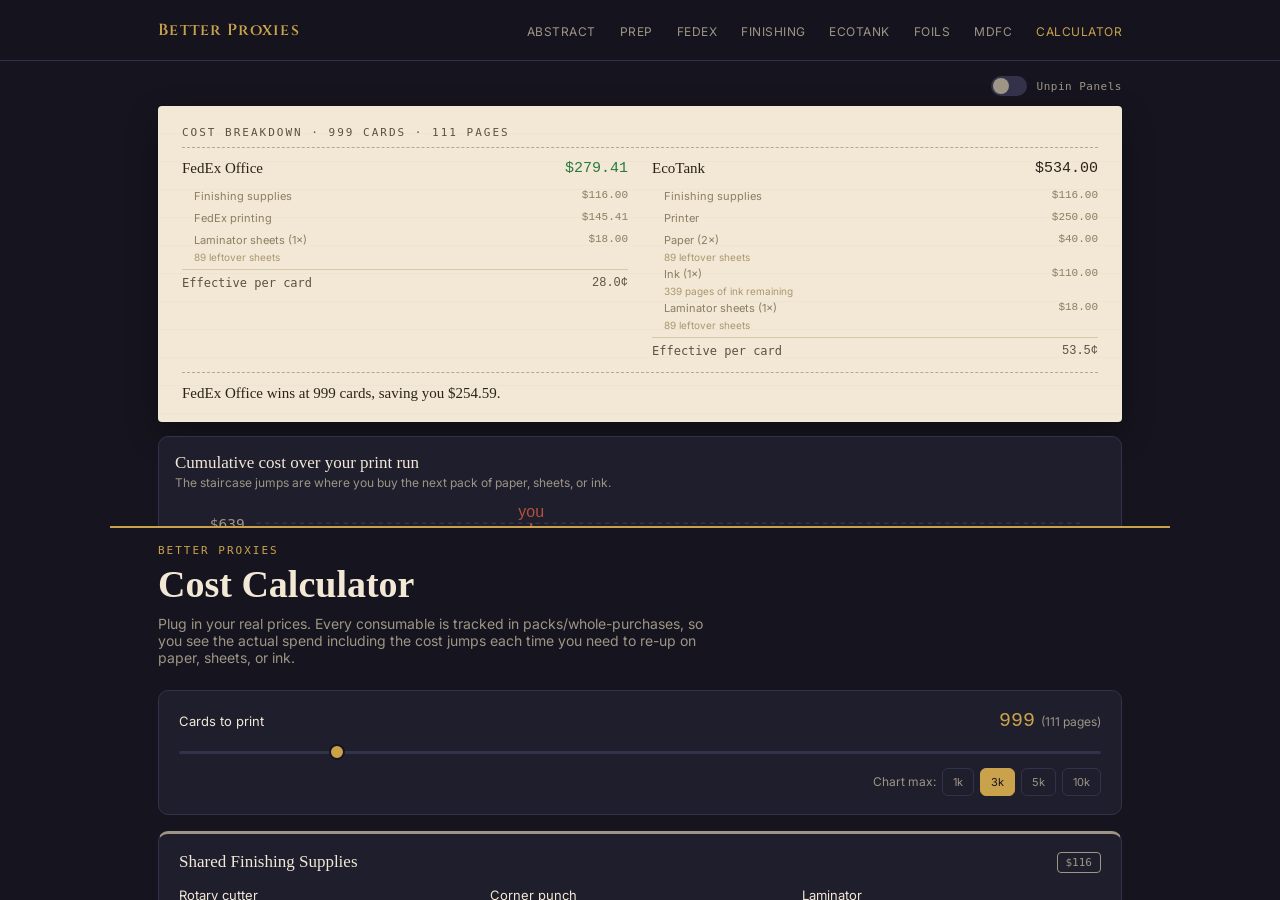
==== commit 988815cd: "nav bar add calc now has nav bar like landing page" ====
--- a/calculator.html
+++ b/calculator.html
@@ -6,8 +6,27 @@
 <title>Cost Calculator — Better Proxies</title>
 <meta name="description" content="Compare the real cost of FedEx Office vs EcoTank home printing for MTG proxies, including paper, ink, and laminator sheet consumables." />
 <link rel="stylesheet" href="styles/calculator.css" />
+<link rel="preconnect" href="https://fonts.googleapis.com">
+<link href="https://fonts.googleapis.com/css2?family=Cinzel:wght@400;600;700&family=Inter:wght@300;400;500;600&display=swap" rel="stylesheet">
 </head>
 <body>
+<!-- NAV -->
+<nav>
+    <div class="nav-inner">
+        <a href="index.html" class="nav-logo">Better Proxies</a>
+        <button class="mobile-toggle" aria-label="Menu" onclick="document.querySelector('.nav-links').classList.toggle('open')">&#9776;</button>
+        <ul class="nav-links">
+            <li><a href="index.html#abstract" onclick="closeNav()">Abstract</a></li>
+            <li><a href="index.html#prep" onclick="closeNav()">Prep</a></li>
+            <li><a href="index.html#fedex" onclick="closeNav()">FedEx</a></li>
+            <li><a href="index.html#finishing" onclick="closeNav()">Finishing</a></li>
+            <li><a href="index.html#ecotank" onclick="closeNav()">EcoTank</a></li>
+            <li><a href="index.html#foils" onclick="closeNav()">Foils</a></li>
+            <li><a href="index.html#mdfc" onclick="closeNav()">MDFC</a></li>
+            <li><a href="calculator.html" class="current" onclick="closeNav()">Calculator</a></li>
+        </ul>
+    </div>
+</nav>
 
 <div class="layout pinned" id="layout">
 
@@ -200,7 +219,7 @@
             <div class="field">
               <label for="inkSetCost">Ink set cost</label>
               <div class="input-with-prefix"><span>$</span><input type="number" id="inkSetCost" min="0" step="1" value="110" /></div>
-              <label>Ink is a difficult variable, conservative value is best, 333-450 is recommended.</label>
+              <span class="field-sub" id="inkYieldCardsSub">Ink is a difficult variable, conservative value is best, 333-450 is recommended.</span>
             </div>
           </div>
           <div class="subsection">
@@ -221,7 +240,18 @@
   </div>
 
 </div>
-
+<script>
+    function closeNav() {
+        document.querySelector('.nav-links').classList.remove('open');
+    }
+    document.addEventListener('click', (e) => {
+        const nav = document.querySelector('.nav-links');
+        const toggle = document.querySelector('.mobile-toggle');
+        if (!nav.contains(e.target) && !toggle.contains(e.target)) {
+            nav.classList.remove('open');
+        }
+    });
+</script>
 <script src="scripts/calculator.js"></script>
 </body>
 </html>
--- a/styles/calculator.css
+++ b/styles/calculator.css
@@ -8,6 +8,78 @@
   --teal: #3fb0a6;
   --line: #34324a;
   --red: #b6503f;
+  --nav-h: 60px;
+}
+
+/* ========== NAV ========== */
+
+nav {
+  position: fixed;
+  top: 0; left: 0; right: 0;
+  z-index: 100;
+  background: rgba(22, 21, 31, 0.85);
+  backdrop-filter: blur(16px);
+  border-bottom: 1px solid var(--line);
+}
+.nav-inner {
+  max-width: 1060px;
+  margin: 0 auto;
+  padding: 0 clamp(16px, 4vw, 48px);
+  display: flex;
+  align-items: center;
+  justify-content: space-between;
+  height: var(--nav-h);
+}
+.nav-logo {
+  font-family: "Cinzel", "Iowan Old Style", Georgia, serif;
+  font-size: 1rem;
+  font-weight: 600;
+  color: var(--gold);
+  letter-spacing: 0.08em;
+  text-decoration: none;
+}
+.nav-links {
+  display: flex;
+  gap: 1.5rem;
+  list-style: none;
+  flex-wrap: wrap;
+  margin: 0;
+  padding: 0;
+}
+.nav-links a {
+  color: var(--paper-dim);
+  text-decoration: none;
+  font-size: 0.75rem;
+  font-weight: 400;
+  letter-spacing: 0.04em;
+  text-transform: uppercase;
+  transition: color 0.2s;
+}
+.nav-links a:hover,
+.nav-links a.current { color: var(--gold); }
+
+.mobile-toggle {
+  display: none;
+  background: none;
+  border: none;
+  color: var(--paper-dim);
+  font-size: 1.5rem;
+  cursor: pointer;
+}
+
+@media (max-width: 768px) {
+  .nav-links { display: none; }
+  .nav-links.open {
+    display: flex;
+    flex-direction: column;
+    position: absolute;
+    top: var(--nav-h); left: 0; right: 0;
+    background: rgba(22, 21, 31, 0.97);
+    padding: 1.5rem 2rem;
+    gap: 1rem;
+    border-bottom: 1px solid var(--line);
+  }
+  .mobile-toggle { display: block; }
 }
 
 * { box-sizing: border-box; margin: 0; }
@@ -16,6 +88,7 @@
   background: var(--ink);
   font-family: -apple-system, "Segoe UI", Inter, sans-serif;
   color: var(--paper);
+  padding-top: var(--nav-h);   /* add this */
 }
 
 .serif { font-family: "Iowan Old Style", "Palatino Linotype", Georgia, serif; }
@@ -31,8 +104,8 @@
   margin: 0 auto;
 }
 .layout.pinned {
-  height: 100vh;
-  height: 100dvh;
+  height: calc(100vh - var(--nav-h));    /* was 100vh */
+  height: calc(100dvh - var(--nav-h));   /* was 100dvh */
   display: flex;
   flex-direction: column;
   overflow: hidden;
